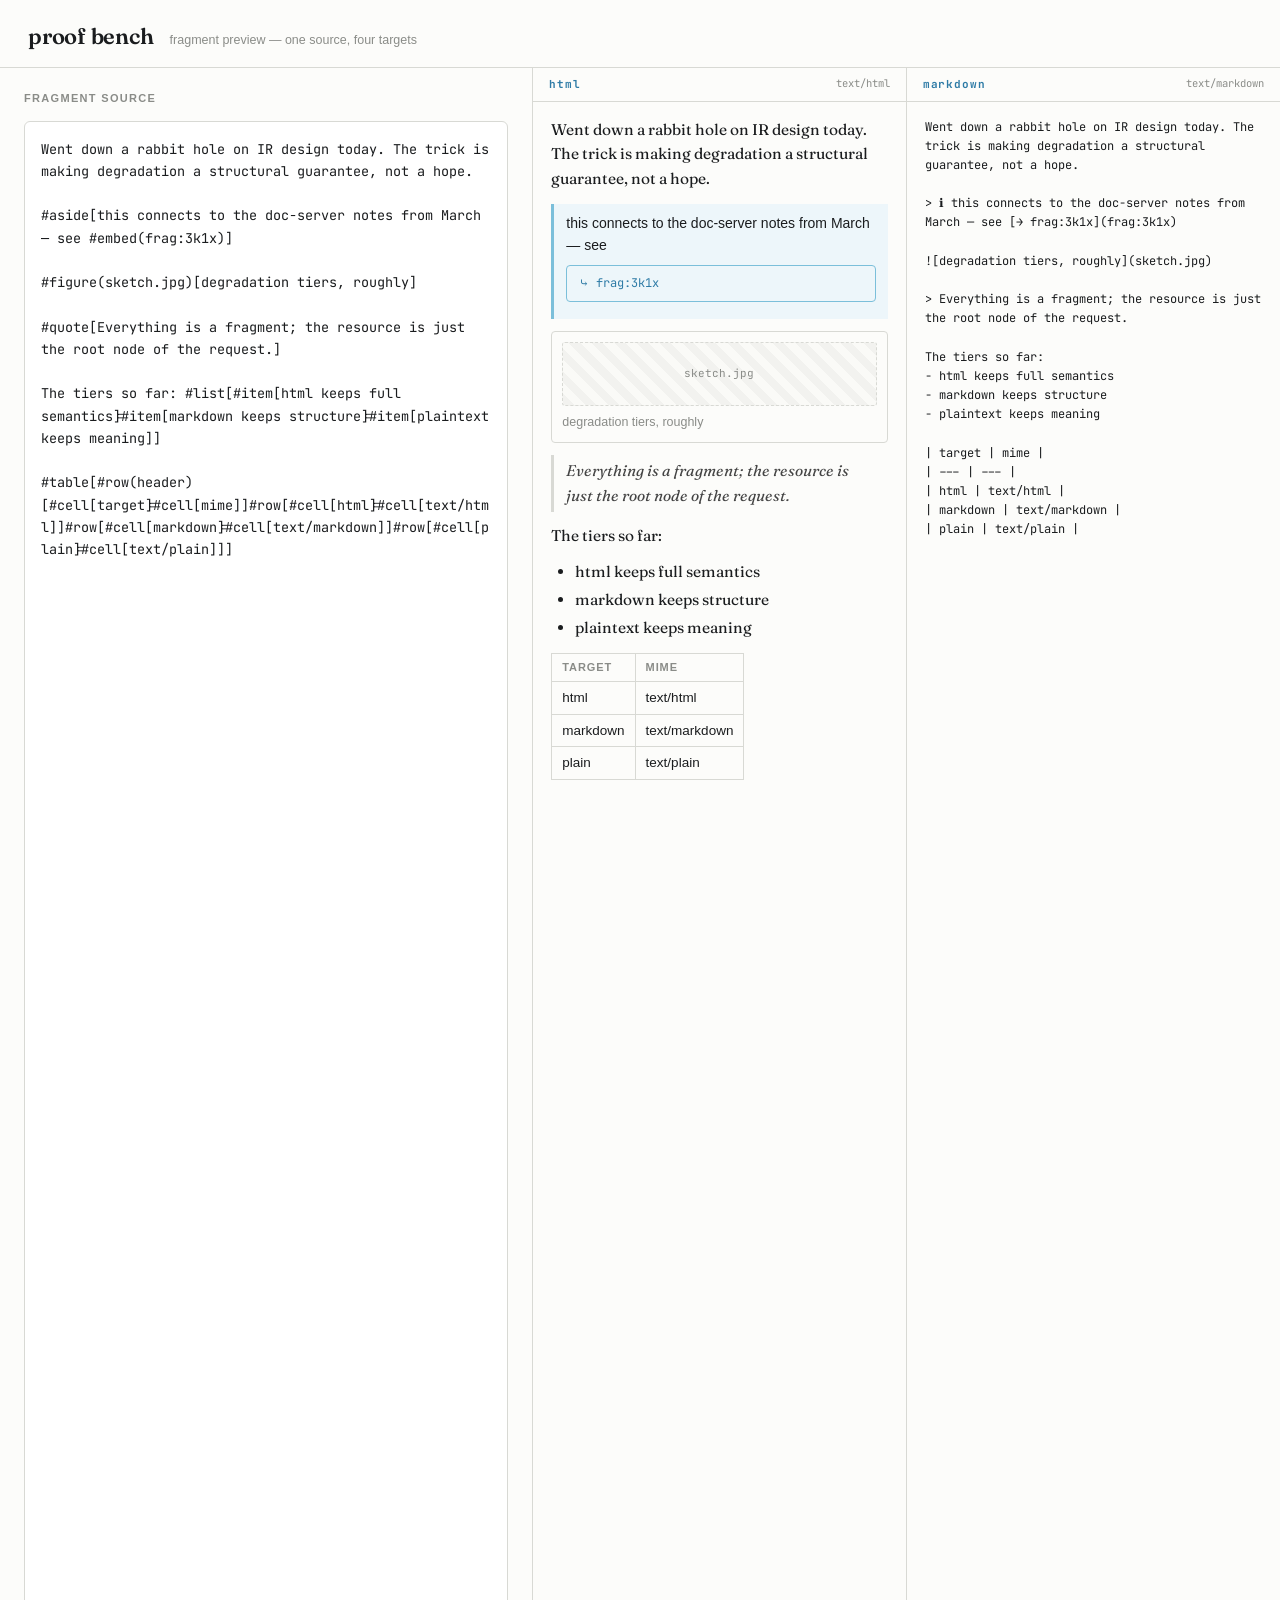
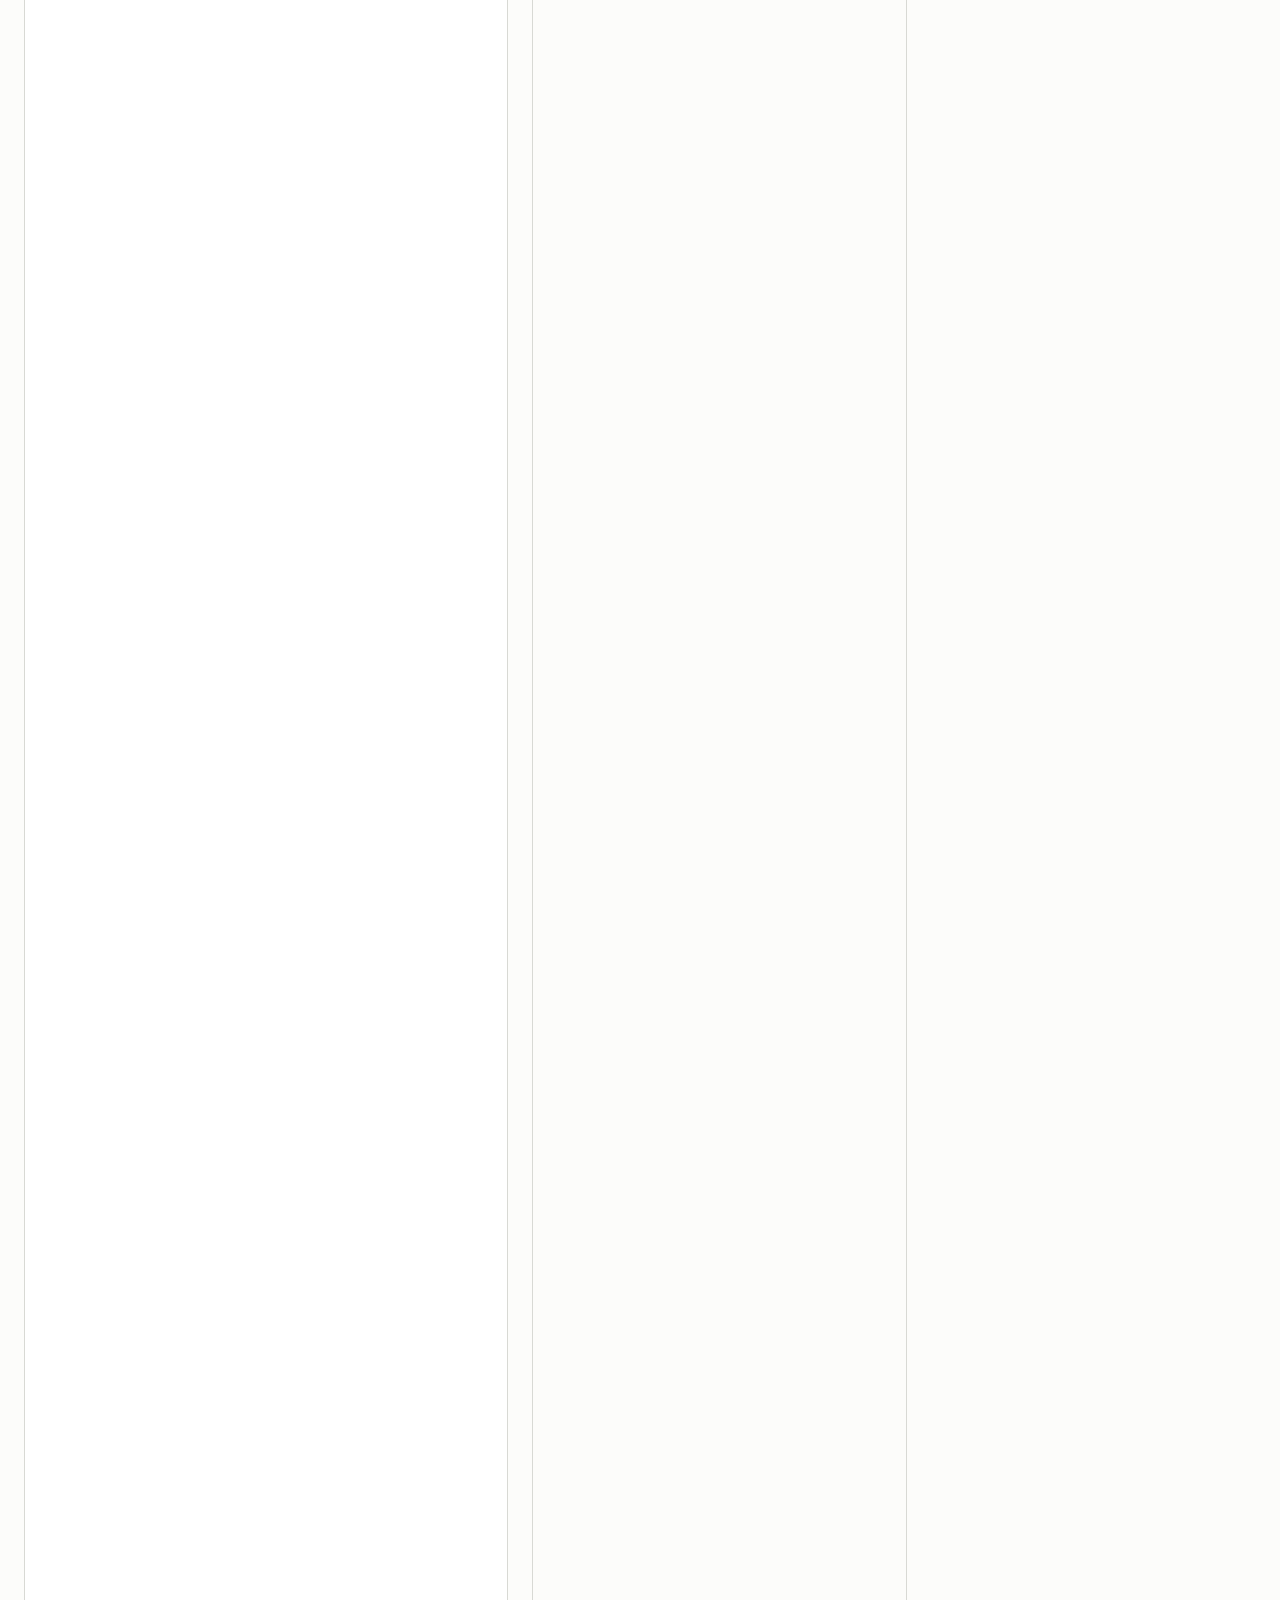
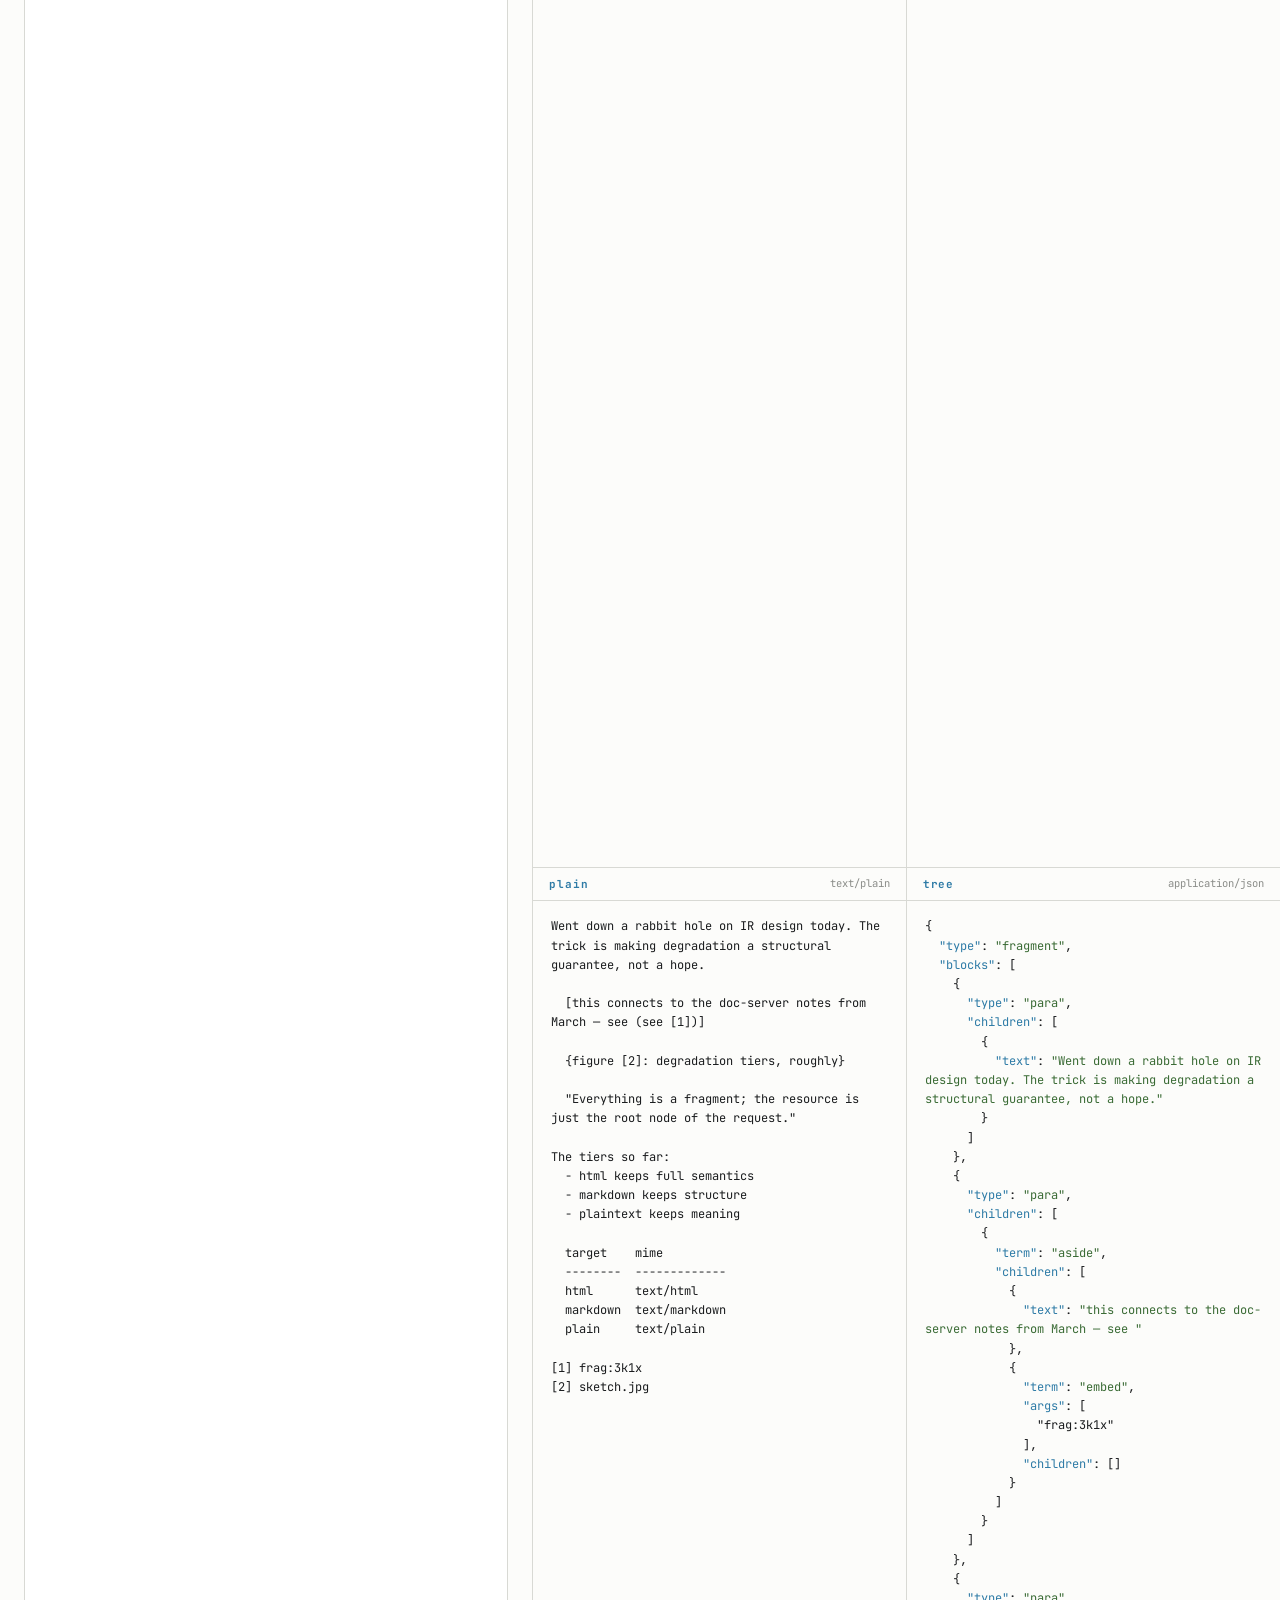
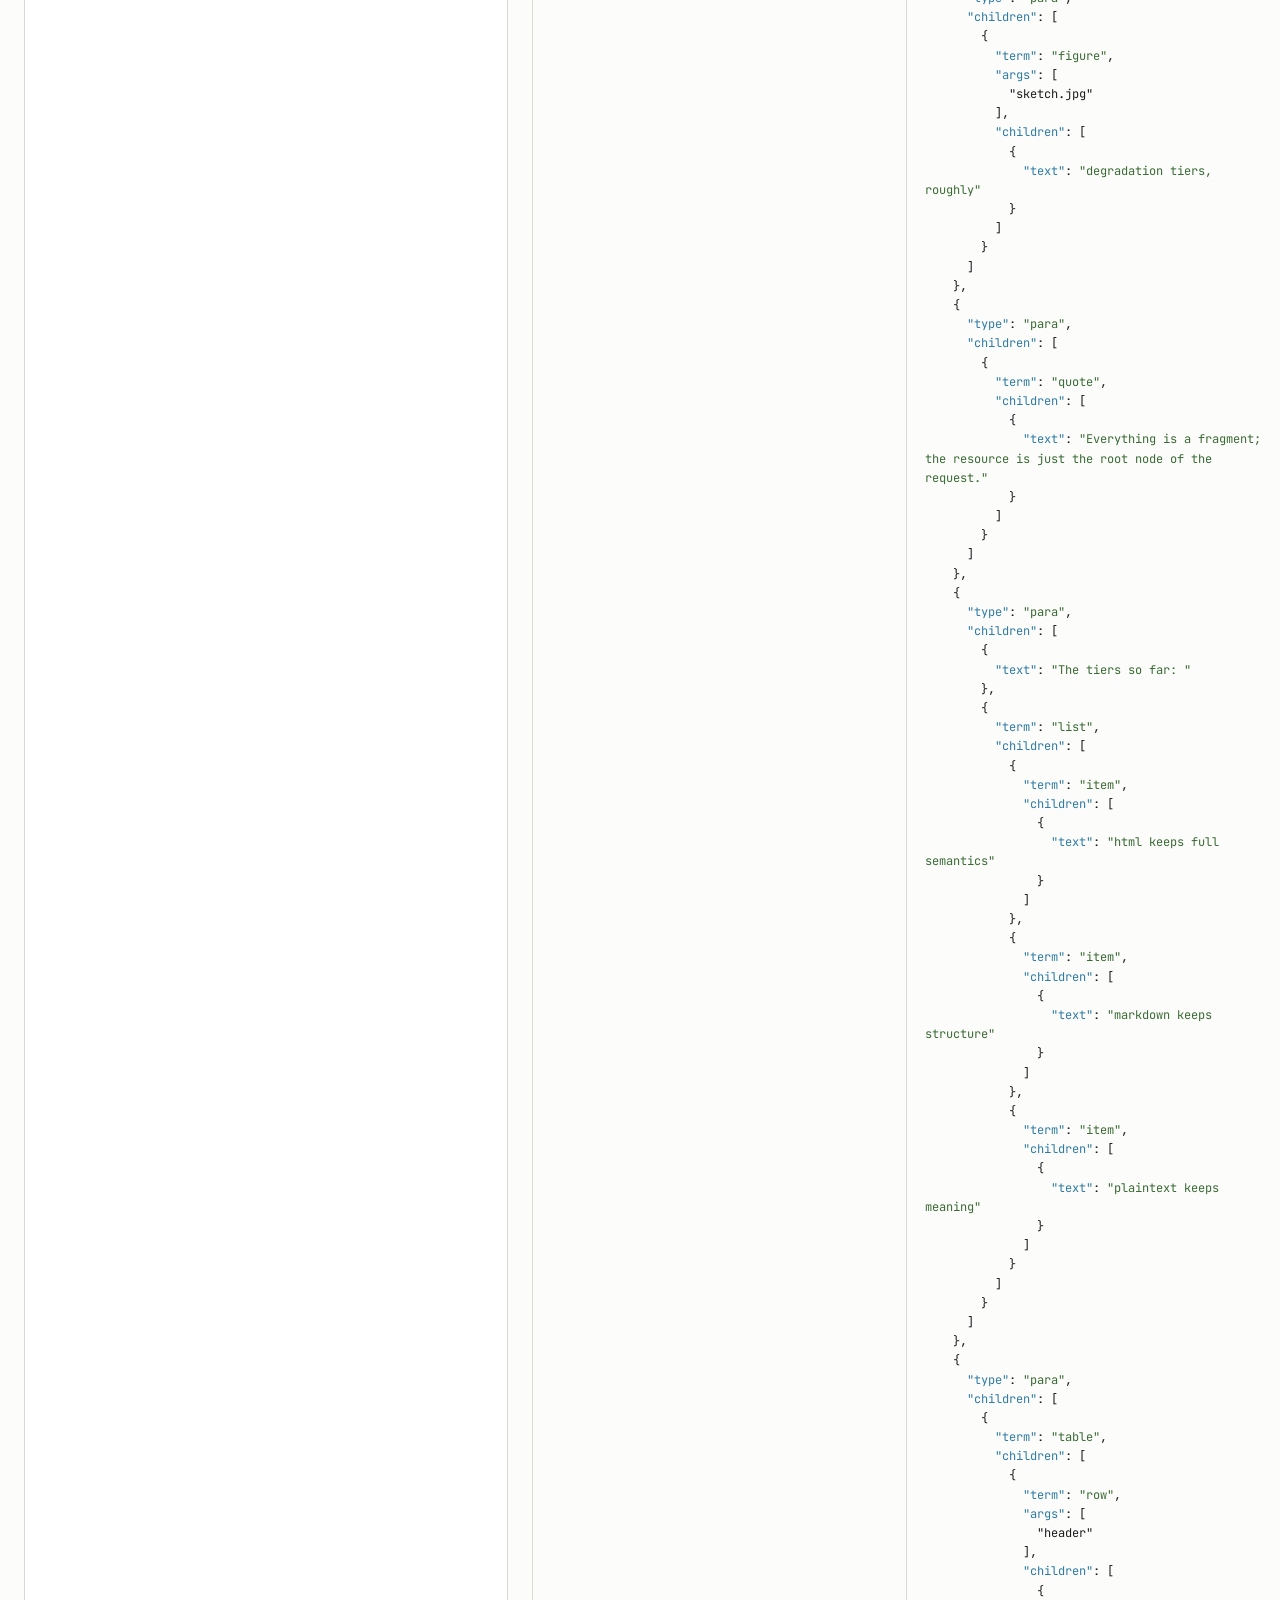
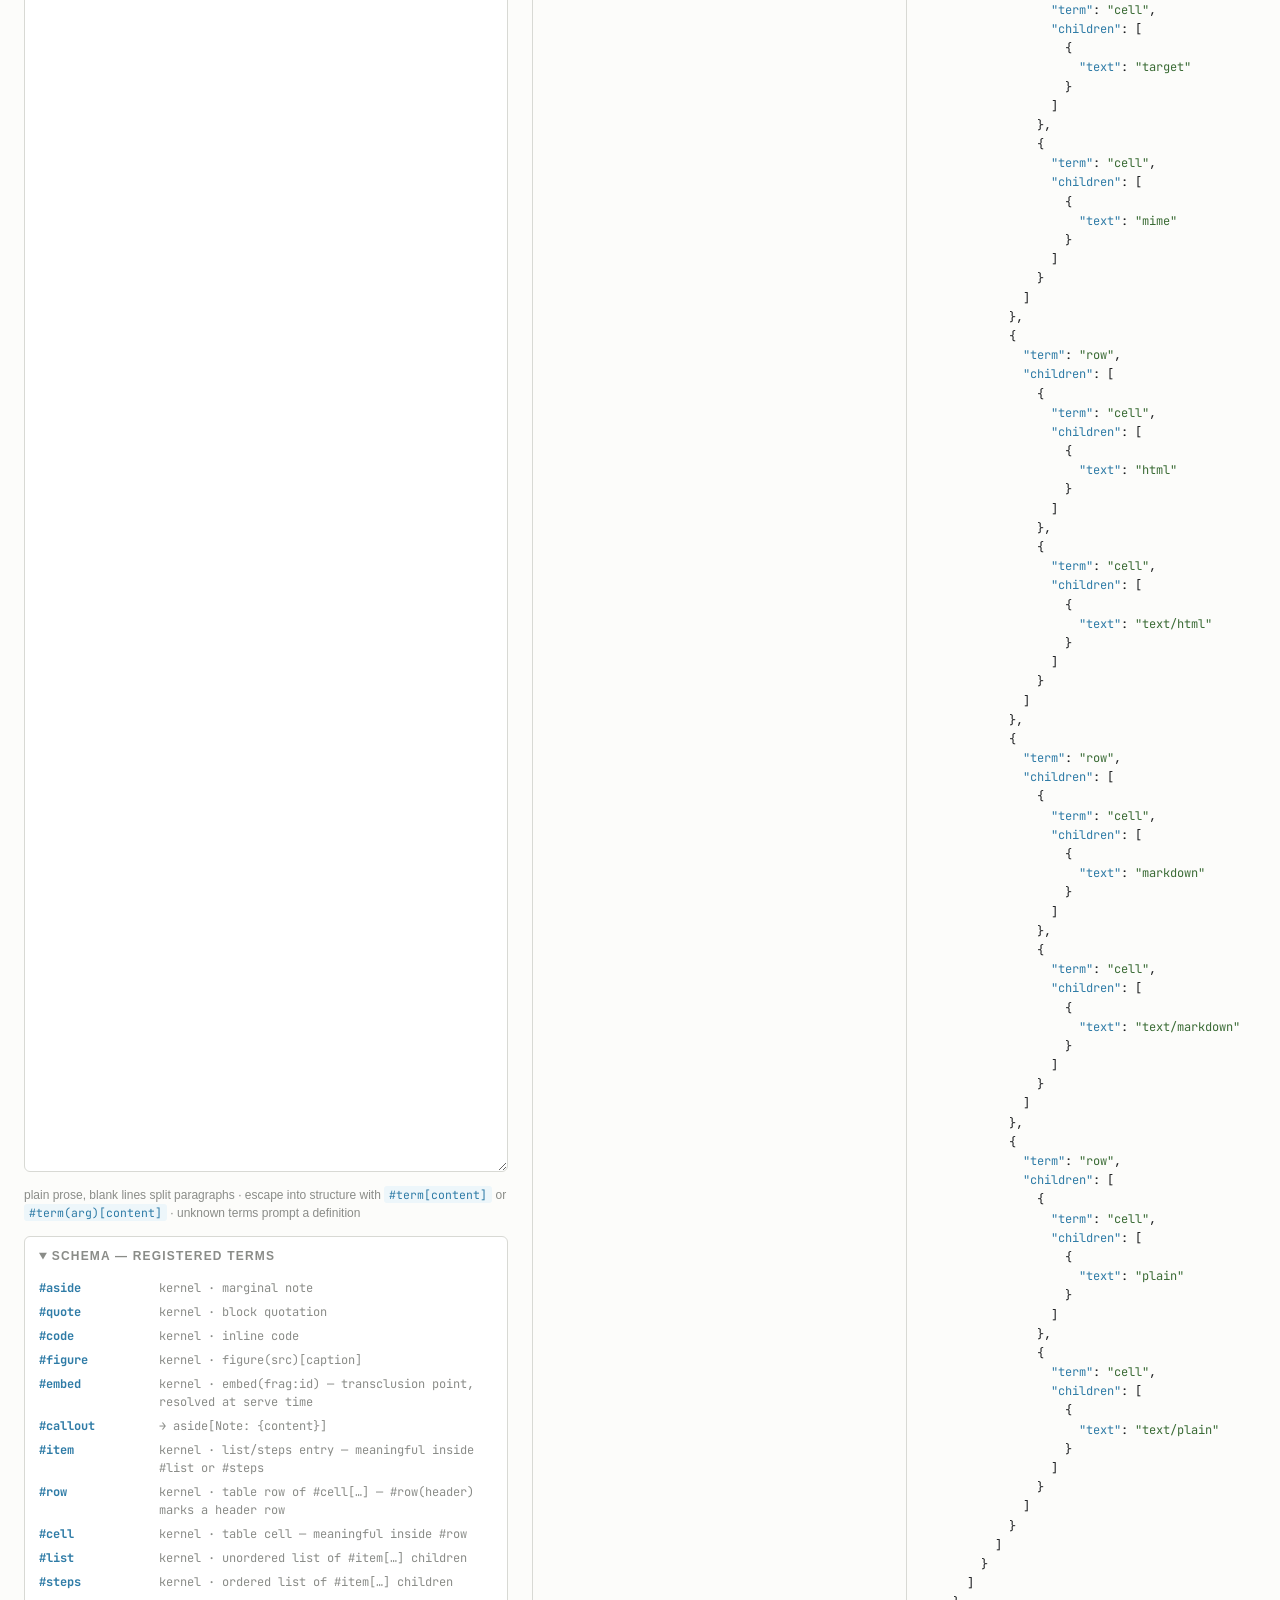
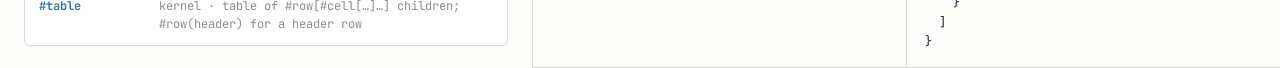
==== write/index.html @ ed06120b "init" ====
<!DOCTYPE html>
<html lang="en">
<head>
<meta charset="UTF-8">
<meta name="viewport" content="width=device-width, initial-scale=1.0">
<title>fragment editor — proof bench</title>
<link rel="preconnect" href="https://fonts.googleapis.com">
<link href="https://fonts.googleapis.com/css2?family=Fraunces:opsz,wght@9..144,500;9..144,600&family=JetBrains+Mono:wght@400;500;700&display=swap" rel="stylesheet">
<style>
:root{
  --paper:#FCFCFA; --ink:#1A1C1E; --rule:#D8D9D4; --faint:#8A8C88;
  --blue:#7BBFDA; --blue-ink:#2E7BA6; --blue-wash:#EDF6FA;
  --mono:'JetBrains Mono',ui-monospace,monospace;
  --sans:-apple-system,BlinkMacSystemFont,'Segoe UI',sans-serif;
  --disp:'Fraunces',Georgia,serif;
}
*{box-sizing:border-box;margin:0;padding:0}
body{background:var(--paper);color:var(--ink);font-family:var(--sans);font-size:14px;line-height:1.5}
header{display:flex;align-items:baseline;gap:16px;padding:20px 28px 14px;border-bottom:1px solid var(--rule)}
header h1{font-family:var(--disp);font-weight:600;font-size:22px;letter-spacing:-0.01em}
header .sub{color:var(--faint);font-size:12.5px}
main{display:grid;grid-template-columns:minmax(340px,1fr) minmax(0,1.4fr);min-height:calc(100vh - 62px)}
@media(max-width:880px){main{grid-template-columns:1fr}}
.composer{border-right:1px solid var(--rule);padding:22px 24px;display:flex;flex-direction:column;gap:14px}
.label{font-size:11px;letter-spacing:.12em;text-transform:uppercase;color:var(--faint);font-weight:600}
textarea{width:100%;flex:1;min-height:300px;resize:vertical;border:1px solid var(--rule);border-radius:6px;background:#fff;
  font-family:var(--mono);font-size:13.5px;line-height:1.65;padding:16px;color:var(--ink)}
textarea:focus{outline:2px solid var(--blue);outline-offset:1px;border-color:transparent}
.hint{font-size:12px;color:var(--faint)}
.hint code{font-family:var(--mono);font-size:11.5px;background:var(--blue-wash);color:var(--blue-ink);padding:1px 5px;border-radius:3px}
.define{border:1px dashed var(--blue);background:var(--blue-wash);border-radius:6px;padding:14px;display:none}
.define.show{display:block}
.define p{font-size:13px;margin-bottom:8px}
.define p code{font-family:var(--mono);font-weight:700;color:var(--blue-ink)}
.define input{width:100%;font-family:var(--mono);font-size:12.5px;padding:8px 10px;border:1px solid var(--blue);border-radius:4px;margin-bottom:8px;background:#fff}
.define input:focus{outline:2px solid var(--blue-ink);outline-offset:1px}
.define .drow{display:flex;gap:8px}
.define button{font-size:12.5px;font-weight:600;padding:6px 14px;border-radius:4px;border:1px solid var(--blue-ink);cursor:pointer;background:var(--blue-ink);color:#fff}
.define button.ghost{background:transparent;color:var(--blue-ink)}
.define .dhint{font-size:11.5px;color:var(--blue-ink);margin-top:6px}
.schema{border:1px solid var(--rule);border-radius:6px;background:#fff}
.schema summary{cursor:pointer;padding:10px 14px;font-size:12px;letter-spacing:.1em;text-transform:uppercase;color:var(--faint);font-weight:600;user-select:none}
.schema .terms{padding:4px 14px 12px;display:flex;flex-direction:column;gap:6px}
.schema .term{font-family:var(--mono);font-size:12px;display:flex;gap:10px;align-items:baseline}
.schema .term .name{color:var(--blue-ink);font-weight:700;min-width:110px}
.schema .term .exp{color:var(--faint)}
.proofs{display:grid;grid-template-columns:1fr 1fr;grid-auto-rows:minmax(220px,1fr)}
@media(max-width:1100px){.proofs{grid-template-columns:1fr}}
.proof{border-bottom:1px solid var(--rule);display:flex;flex-direction:column;min-width:0}
.proof:nth-child(odd){border-right:1px solid var(--rule)}
@media(max-width:1100px){.proof:nth-child(odd){border-right:none}}
.proof .bar{display:flex;align-items:center;gap:8px;padding:8px 16px;border-bottom:1px solid var(--rule)}
.proof .bar .tgt{font-family:var(--mono);font-size:11px;font-weight:700;letter-spacing:.08em;color:var(--blue-ink)}
.proof .bar .mime{font-family:var(--mono);font-size:10.5px;color:var(--faint);margin-left:auto}
.proof .sheet{flex:1;overflow:auto;padding:16px 18px;min-height:0}
pre.raw{font-family:var(--mono);font-size:12px;line-height:1.6;white-space:pre-wrap;word-break:break-word;color:var(--ink)}
/* rendered html proof styles — target the classes fragment.js emits */
.sheet.htmlview{font-family:var(--disp);font-size:15.5px;line-height:1.6}
.sheet.htmlview p.prose{margin-bottom:.75em}
.sheet.htmlview aside{border-left:3px solid var(--blue);background:var(--blue-wash);padding:8px 12px;margin:.75em 0;font-size:14px;font-family:var(--sans)}
.sheet.htmlview blockquote{border-left:3px solid var(--rule);padding:4px 12px;margin:.75em 0;color:#444;font-style:italic}
.sheet.htmlview figure{margin:.75em 0;padding:10px;border:1px solid var(--rule);border-radius:4px;font-family:var(--sans)}
.sheet.htmlview .frag-ph{background:repeating-linear-gradient(45deg,#f2f2ef,#f2f2ef 8px,#fafaf7 8px,#fafaf7 16px);border:1px dashed var(--rule);border-radius:3px;height:64px;display:flex;align-items:center;justify-content:center;font-family:var(--mono);font-size:11px;color:var(--faint);margin-bottom:6px}
.sheet.htmlview figcaption{font-size:12.5px;color:var(--faint)}
.sheet.htmlview code{font-family:var(--mono);font-size:.85em;background:#f1f1ee;padding:1px 5px;border-radius:3px}
.sheet.htmlview .frag-embed{border:1px solid var(--blue);border-radius:4px;padding:8px 12px;margin:.75em 0;font-family:var(--mono);font-size:12px;color:var(--blue-ink);background:var(--blue-wash)}
.sheet.htmlview ul,.sheet.htmlview ol{margin:.75em 0;padding-left:1.5em}
.sheet.htmlview li{margin:.2em 0}
.sheet.htmlview table{border-collapse:collapse;margin:.75em 0;font-family:var(--sans);font-size:13.5px}
.sheet.htmlview th,.sheet.htmlview td{border:1px solid var(--rule);padding:5px 10px;text-align:left}
.sheet.htmlview th{font-size:11px;letter-spacing:.08em;text-transform:uppercase;color:var(--faint);font-weight:600}
.frag-err{color:#B3452E;font-family:var(--mono);font-size:12px}
.j-k{color:var(--blue-ink)} .j-s{color:#3A6B35}
</style>
</head>
<body>
<header>
  <h1>proof bench</h1>
  <span class="sub">fragment preview — one source, four targets</span>
</header>
<main>
  <section class="composer">
    <span class="label">Fragment source</span>
    <textarea id="src" spellcheck="false" aria-label="Fragment source">Went down a rabbit hole on IR design today. The trick is making degradation a structural guarantee, not a hope.

#aside[this connects to the doc-server notes from March — see #embed(frag:3k1x)]

#figure(sketch.jpg)[degradation tiers, roughly]

#quote[Everything is a fragment; the resource is just the root node of the request.]

The tiers so far: #list[#item[html keeps full semantics]#item[markdown keeps structure]#item[plaintext keeps meaning]]

#table[#row(header)[#cell[target]#cell[mime]]#row[#cell[html]#cell[text/html]]#row[#cell[markdown]#cell[text/markdown]]#row[#cell[plain]#cell[text/plain]]]</textarea>
    <div class="hint">plain prose, blank lines split paragraphs · escape into structure with <code>#term[content]</code> or <code>#term(arg)[content]</code> · unknown terms prompt a definition</div>

    <div class="define" id="defineCard" role="region" aria-live="polite">
      <p>unknown term <code id="defName">#x</code> — define its expansion:</p>
      <input id="defExp" placeholder="e.g.  quote[NOTE: {content}]" aria-label="Expansion template">
      <div class="drow">
        <button id="defSave">Define term</button>
        <button class="ghost" id="defSkip">Leave undefined</button>
      </div>
      <div class="dhint">use <b>{content}</b> for the body and <b>{1}</b>, <b>{2}</b>… for args. Macros expand into kernel terms, so every target renders them for free.</div>
    </div>

    <details class="schema" open>
      <summary>Schema — registered terms</summary>
      <div class="terms" id="termList"></div>
    </details>
  </section>

  <section class="proofs" aria-label="Compilation proofs">
    <div class="proof"><div class="bar"><span class="tgt">html</span><span class="mime">text/html</span></div><div class="sheet htmlview" id="outHtml"></div></div>
    <div class="proof"><div class="bar"><span class="tgt">markdown</span><span class="mime">text/markdown</span></div><div class="sheet"><pre class="raw" id="outMd"></pre></div></div>
    <div class="proof"><div class="bar"><span class="tgt">plain</span><span class="mime">text/plain</span></div><div class="sheet"><pre class="raw" id="outTxt"></pre></div></div>
    <div class="proof"><div class="bar"><span class="tgt">tree</span><span class="mime">application/json</span></div><div class="sheet"><pre class="raw" id="outJson"></pre></div></div>
  </section>
</main>

<script type="module">
import { renderAll, defineTerm, terms, escapeHtml } from './fragment.js';

const $ = id => document.getElementById(id);
const src = $('src'), defineCard = $('defineCard');
let pendingTerm = null;

function colorJson(s){
  return escapeHtml(s)
    .replace(/&quot;([^&]*?)&quot;(\s*:)/g,'<span class="j-k">&quot;$1&quot;</span>$2')
    .replace(/:\s*&quot;([^&]*?)&quot;/g,': <span class="j-s">&quot;$1&quot;</span>');
}

function renderSchema(){
  $('termList').innerHTML = Object.entries(terms()).map(([k,v]) =>
    `<div class="term"><span class="name">#${k}</span><span class="exp">${
      v.kind==='kernel' ? 'kernel · '+escapeHtml(v.desc) : '→ '+escapeHtml(v.expand ?? '(fn)')}</span></div>`).join('');
}

function recompile(){
  const out = renderAll(src.value);
  $('outHtml').innerHTML = out.html;
  $('outMd').textContent = out.md;
  $('outTxt').textContent = out.txt;
  $('outJson').innerHTML = colorJson(out.json);
  if (out.unknown.size && !defineCard.classList.contains('show')) promptDefine([...out.unknown][0]);
  if (!out.unknown.size){ defineCard.classList.remove('show'); pendingTerm = null; }
}

function promptDefine(name){
  pendingTerm = name;
  $('defName').textContent = '#'+name;
  $('defExp').value = '';
  defineCard.classList.add('show');
}
$('defSave').onclick = () => {
  const exp = $('defExp').value.trim();
  if (!exp || !pendingTerm) return;
  defineTerm(pendingTerm, { desc:'user-defined', expand: exp });
  defineCard.classList.remove('show'); pendingTerm = null;
  renderSchema(); recompile();
};
$('defSkip').onclick = () => { defineCard.classList.remove('show'); pendingTerm = null; };

src.addEventListener('input', recompile);
renderSchema(); recompile();
</script>
</body>
</html>
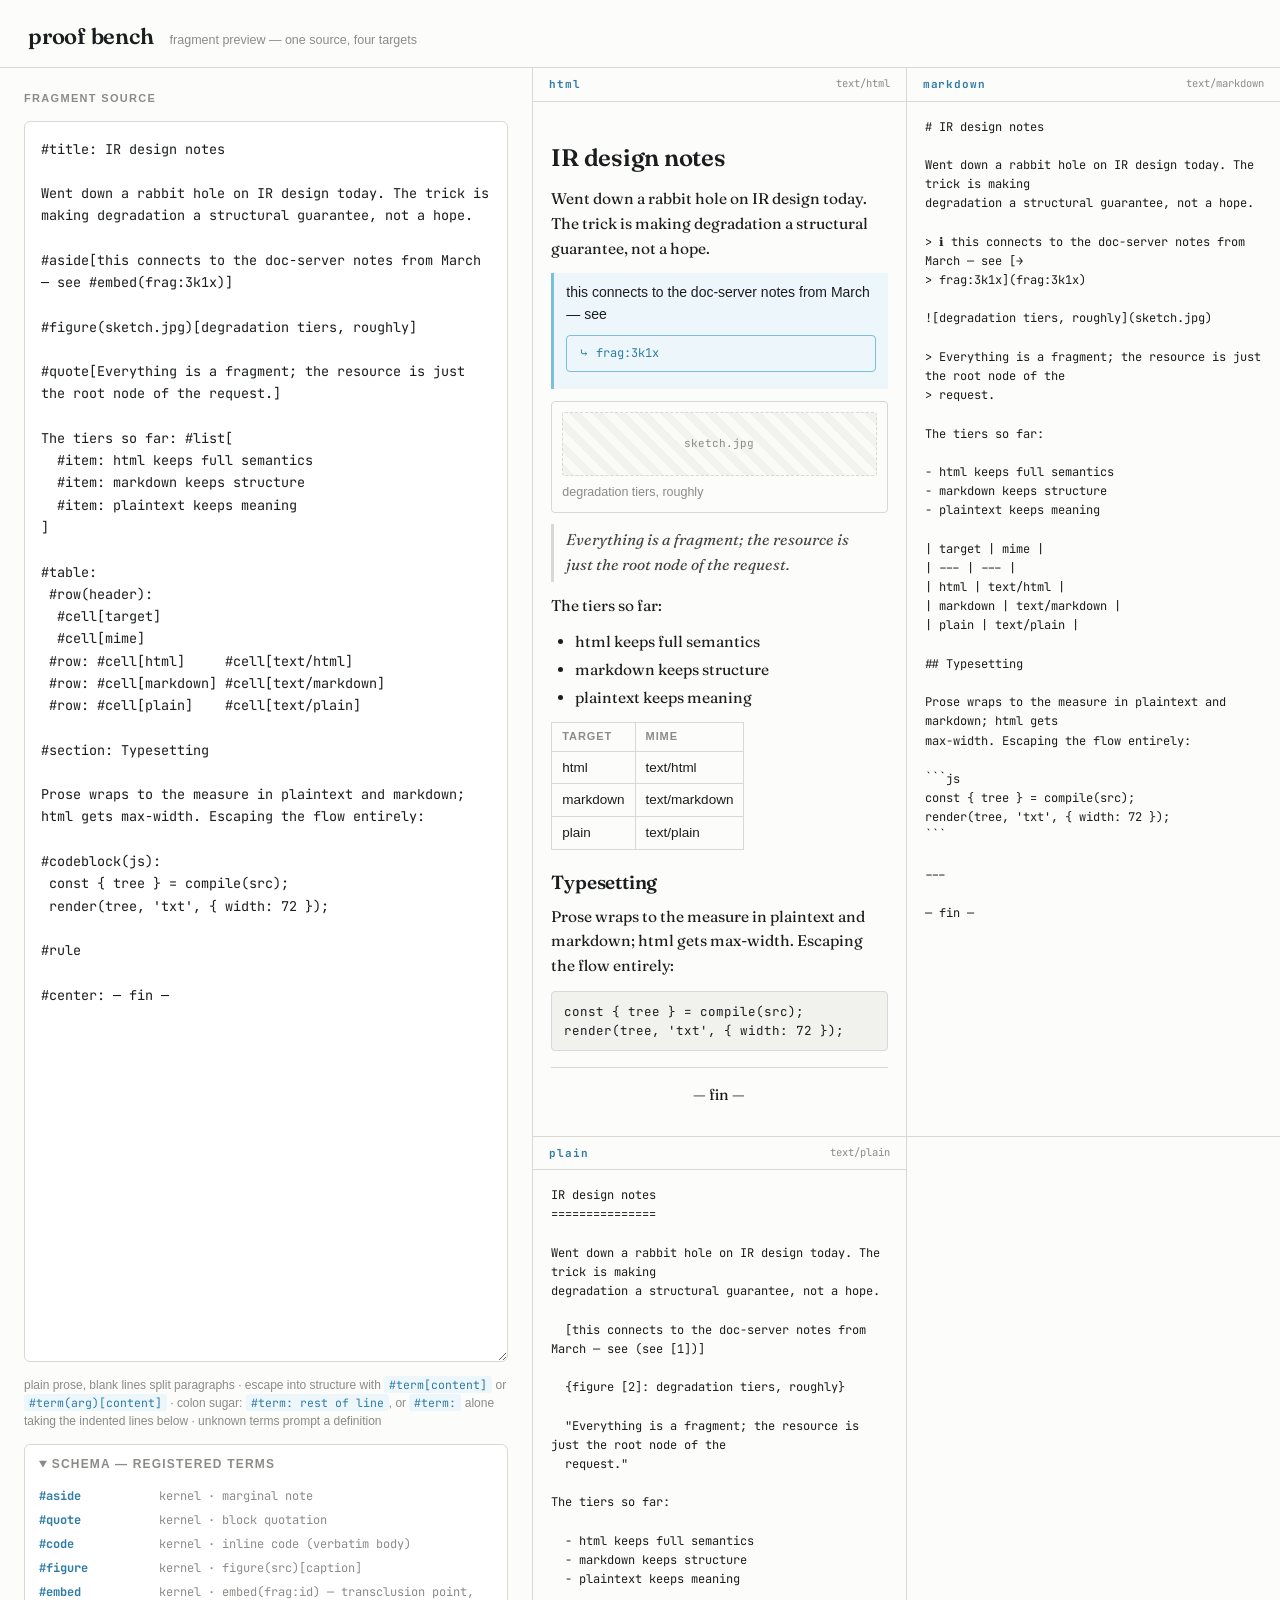
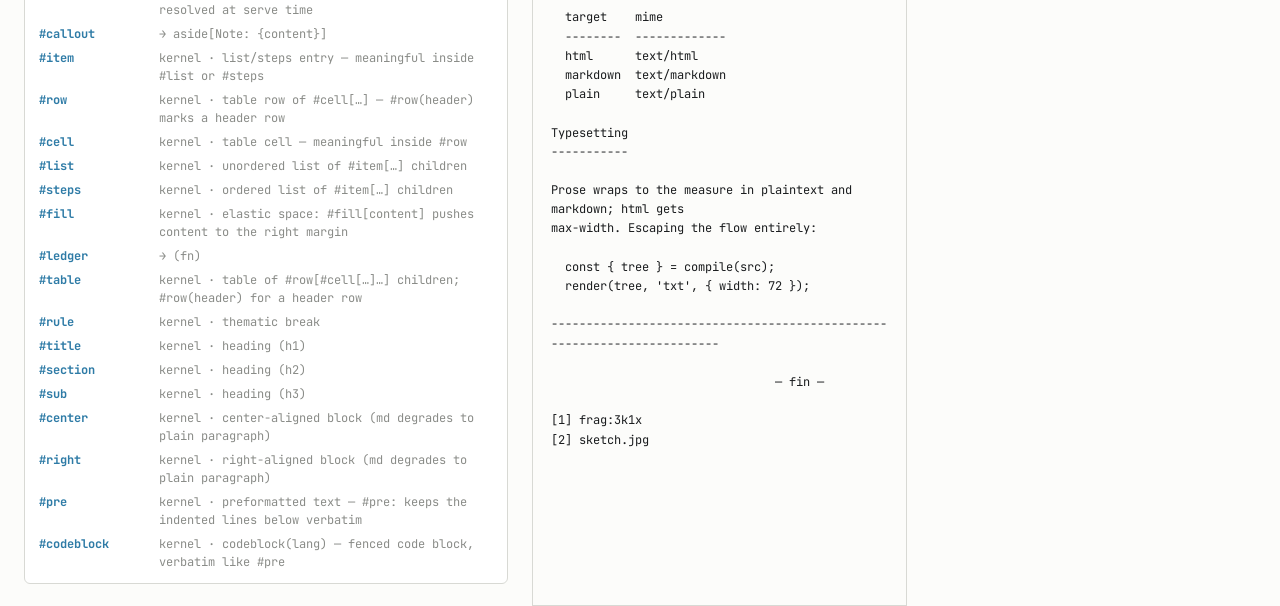
==== commit 406573b1: "nit" ====
--- a/write/index.html
+++ b/write/index.html
@@ -1,87 +1,522 @@
 <!DOCTYPE html>
 <html lang="en">
+
 <head>
-<meta charset="UTF-8">
-<meta name="viewport" content="width=device-width, initial-scale=1.0">
-<title>fragment editor — proof bench</title>
-<link rel="preconnect" href="https://fonts.googleapis.com">
-<link href="https://fonts.googleapis.com/css2?family=Fraunces:opsz,wght@9..144,500;9..144,600&family=JetBrains+Mono:wght@400;500;700&display=swap" rel="stylesheet">
-<style>
-:root{
-  --paper:#FCFCFA; --ink:#1A1C1E; --rule:#D8D9D4; --faint:#8A8C88;
-  --blue:#7BBFDA; --blue-ink:#2E7BA6; --blue-wash:#EDF6FA;
-  --mono:'JetBrains Mono',ui-monospace,monospace;
-  --sans:-apple-system,BlinkMacSystemFont,'Segoe UI',sans-serif;
-  --disp:'Fraunces',Georgia,serif;
-}
-*{box-sizing:border-box;margin:0;padding:0}
-body{background:var(--paper);color:var(--ink);font-family:var(--sans);font-size:14px;line-height:1.5}
-header{display:flex;align-items:baseline;gap:16px;padding:20px 28px 14px;border-bottom:1px solid var(--rule)}
-header h1{font-family:var(--disp);font-weight:600;font-size:22px;letter-spacing:-0.01em}
-header .sub{color:var(--faint);font-size:12.5px}
-main{display:grid;grid-template-columns:minmax(340px,1fr) minmax(0,1.4fr);min-height:calc(100vh - 62px)}
-@media(max-width:880px){main{grid-template-columns:1fr}}
-.composer{border-right:1px solid var(--rule);padding:22px 24px;display:flex;flex-direction:column;gap:14px}
-.label{font-size:11px;letter-spacing:.12em;text-transform:uppercase;color:var(--faint);font-weight:600}
-textarea{width:100%;flex:1;min-height:300px;resize:vertical;border:1px solid var(--rule);border-radius:6px;background:#fff;
-  font-family:var(--mono);font-size:13.5px;line-height:1.65;padding:16px;color:var(--ink)}
-textarea:focus{outline:2px solid var(--blue);outline-offset:1px;border-color:transparent}
-.hint{font-size:12px;color:var(--faint)}
-.hint code{font-family:var(--mono);font-size:11.5px;background:var(--blue-wash);color:var(--blue-ink);padding:1px 5px;border-radius:3px}
-.define{border:1px dashed var(--blue);background:var(--blue-wash);border-radius:6px;padding:14px;display:none}
-.define.show{display:block}
-.define p{font-size:13px;margin-bottom:8px}
-.define p code{font-family:var(--mono);font-weight:700;color:var(--blue-ink)}
-.define input{width:100%;font-family:var(--mono);font-size:12.5px;padding:8px 10px;border:1px solid var(--blue);border-radius:4px;margin-bottom:8px;background:#fff}
-.define input:focus{outline:2px solid var(--blue-ink);outline-offset:1px}
-.define .drow{display:flex;gap:8px}
-.define button{font-size:12.5px;font-weight:600;padding:6px 14px;border-radius:4px;border:1px solid var(--blue-ink);cursor:pointer;background:var(--blue-ink);color:#fff}
-.define button.ghost{background:transparent;color:var(--blue-ink)}
-.define .dhint{font-size:11.5px;color:var(--blue-ink);margin-top:6px}
-.schema{border:1px solid var(--rule);border-radius:6px;background:#fff}
-.schema summary{cursor:pointer;padding:10px 14px;font-size:12px;letter-spacing:.1em;text-transform:uppercase;color:var(--faint);font-weight:600;user-select:none}
-.schema .terms{padding:4px 14px 12px;display:flex;flex-direction:column;gap:6px}
-.schema .term{font-family:var(--mono);font-size:12px;display:flex;gap:10px;align-items:baseline}
-.schema .term .name{color:var(--blue-ink);font-weight:700;min-width:110px}
-.schema .term .exp{color:var(--faint)}
-.proofs{display:grid;grid-template-columns:1fr 1fr;grid-auto-rows:minmax(220px,1fr)}
-@media(max-width:1100px){.proofs{grid-template-columns:1fr}}
-.proof{border-bottom:1px solid var(--rule);display:flex;flex-direction:column;min-width:0}
-.proof:nth-child(odd){border-right:1px solid var(--rule)}
-@media(max-width:1100px){.proof:nth-child(odd){border-right:none}}
-.proof .bar{display:flex;align-items:center;gap:8px;padding:8px 16px;border-bottom:1px solid var(--rule)}
-.proof .bar .tgt{font-family:var(--mono);font-size:11px;font-weight:700;letter-spacing:.08em;color:var(--blue-ink)}
-.proof .bar .mime{font-family:var(--mono);font-size:10.5px;color:var(--faint);margin-left:auto}
-.proof .sheet{flex:1;overflow:auto;padding:16px 18px;min-height:0}
-pre.raw{font-family:var(--mono);font-size:12px;line-height:1.6;white-space:pre-wrap;word-break:break-word;color:var(--ink)}
-/* rendered html proof styles — target the classes fragment.js emits */
-.sheet.htmlview{font-family:var(--disp);font-size:15.5px;line-height:1.6}
-.sheet.htmlview p.prose{margin-bottom:.75em}
-.sheet.htmlview aside{border-left:3px solid var(--blue);background:var(--blue-wash);padding:8px 12px;margin:.75em 0;font-size:14px;font-family:var(--sans)}
-.sheet.htmlview blockquote{border-left:3px solid var(--rule);padding:4px 12px;margin:.75em 0;color:#444;font-style:italic}
-.sheet.htmlview figure{margin:.75em 0;padding:10px;border:1px solid var(--rule);border-radius:4px;font-family:var(--sans)}
-.sheet.htmlview .frag-ph{background:repeating-linear-gradient(45deg,#f2f2ef,#f2f2ef 8px,#fafaf7 8px,#fafaf7 16px);border:1px dashed var(--rule);border-radius:3px;height:64px;display:flex;align-items:center;justify-content:center;font-family:var(--mono);font-size:11px;color:var(--faint);margin-bottom:6px}
-.sheet.htmlview figcaption{font-size:12.5px;color:var(--faint)}
-.sheet.htmlview code{font-family:var(--mono);font-size:.85em;background:#f1f1ee;padding:1px 5px;border-radius:3px}
-.sheet.htmlview .frag-embed{border:1px solid var(--blue);border-radius:4px;padding:8px 12px;margin:.75em 0;font-family:var(--mono);font-size:12px;color:var(--blue-ink);background:var(--blue-wash)}
-.sheet.htmlview ul,.sheet.htmlview ol{margin:.75em 0;padding-left:1.5em}
-.sheet.htmlview li{margin:.2em 0}
-.sheet.htmlview table{border-collapse:collapse;margin:.75em 0;font-family:var(--sans);font-size:13.5px}
-.sheet.htmlview th,.sheet.htmlview td{border:1px solid var(--rule);padding:5px 10px;text-align:left}
-.sheet.htmlview th{font-size:11px;letter-spacing:.08em;text-transform:uppercase;color:var(--faint);font-weight:600}
-.frag-err{color:#B3452E;font-family:var(--mono);font-size:12px}
-.j-k{color:var(--blue-ink)} .j-s{color:#3A6B35}
-</style>
+  <meta charset="UTF-8">
+  <meta name="viewport" content="width=device-width, initial-scale=1.0">
+  <title>fragment editor — proof bench</title>
+  <link rel="preconnect" href="https://fonts.googleapis.com">
+  <link
+    href="https://fonts.googleapis.com/css2?family=Fraunces:opsz,wght@9..144,500;9..144,600&family=JetBrains+Mono:wght@400;500;700&display=swap"
+    rel="stylesheet">
+  <style>
+    :root {
+      --paper: #FCFCFA;
+      --ink: #1A1C1E;
+      --rule: #D8D9D4;
+      --faint: #8A8C88;
+      --blue: #7BBFDA;
+      --blue-ink: #2E7BA6;
+      --blue-wash: #EDF6FA;
+      --mono: 'JetBrains Mono', ui-monospace, monospace;
+      --sans: -apple-system, BlinkMacSystemFont, 'Segoe UI', sans-serif;
+      --disp: 'Fraunces', Georgia, serif;
+    }
+
+    * {
+      box-sizing: border-box;
+      margin: 0;
+      padding: 0
+    }
+
+    body {
+      background: var(--paper);
+      color: var(--ink);
+      font-family: var(--sans);
+      font-size: 14px;
+      line-height: 1.5
+    }
+
+    header {
+      display: flex;
+      align-items: baseline;
+      gap: 16px;
+      padding: 20px 28px 14px;
+      border-bottom: 1px solid var(--rule)
+    }
+
+    header h1 {
+      font-family: var(--disp);
+      font-weight: 600;
+      font-size: 22px;
+      letter-spacing: -0.01em
+    }
+
+    header .sub {
+      color: var(--faint);
+      font-size: 12.5px
+    }
+
+    main {
+      display: grid;
+      grid-template-columns: minmax(340px, 1fr) minmax(0, 1.4fr);
+      min-height: calc(100vh - 62px)
+    }
+
+    @media(max-width:880px) {
+      main {
+        grid-template-columns: 1fr
+      }
+    }
+
+    .composer {
+      border-right: 1px solid var(--rule);
+      padding: 22px 24px;
+      display: flex;
+      flex-direction: column;
+      gap: 14px
+    }
+
+    .label {
+      font-size: 11px;
+      letter-spacing: .12em;
+      text-transform: uppercase;
+      color: var(--faint);
+      font-weight: 600
+    }
+
+    textarea {
+      width: 100%;
+      flex: 1;
+      min-height: 300px;
+      resize: vertical;
+      border: 1px solid var(--rule);
+      border-radius: 6px;
+      background: #fff;
+      font-family: var(--mono);
+      font-size: 13.5px;
+      line-height: 1.65;
+      padding: 16px;
+      color: var(--ink)
+    }
+
+    textarea:focus {
+      outline: 2px solid var(--blue);
+      outline-offset: 1px;
+      border-color: transparent
+    }
+
+    .hint {
+      font-size: 12px;
+      color: var(--faint)
+    }
+
+    .hint code {
+      font-family: var(--mono);
+      font-size: 11.5px;
+      background: var(--blue-wash);
+      color: var(--blue-ink);
+      padding: 1px 5px;
+      border-radius: 3px
+    }
+
+    .define {
+      border: 1px dashed var(--blue);
+      background: var(--blue-wash);
+      border-radius: 6px;
+      padding: 14px;
+      display: none
+    }
+
+    .define.show {
+      display: block
+    }
+
+    .define p {
+      font-size: 13px;
+      margin-bottom: 8px
+    }
+
+    .define p code {
+      font-family: var(--mono);
+      font-weight: 700;
+      color: var(--blue-ink)
+    }
+
+    .define input {
+      width: 100%;
+      font-family: var(--mono);
+      font-size: 12.5px;
+      padding: 8px 10px;
+      border: 1px solid var(--blue);
+      border-radius: 4px;
+      margin-bottom: 8px;
+      background: #fff
+    }
+
+    .define input:focus {
+      outline: 2px solid var(--blue-ink);
+      outline-offset: 1px
+    }
+
+    .define .drow {
+      display: flex;
+      gap: 8px
+    }
+
+    .define button {
+      font-size: 12.5px;
+      font-weight: 600;
+      padding: 6px 14px;
+      border-radius: 4px;
+      border: 1px solid var(--blue-ink);
+      cursor: pointer;
+      background: var(--blue-ink);
+      color: #fff
+    }
+
+    .define button.ghost {
+      background: transparent;
+      color: var(--blue-ink)
+    }
+
+    .define .dhint {
+      font-size: 11.5px;
+      color: var(--blue-ink);
+      margin-top: 6px
+    }
+
+    .schema {
+      border: 1px solid var(--rule);
+      border-radius: 6px;
+      background: #fff
+    }
+
+    .schema summary {
+      cursor: pointer;
+      padding: 10px 14px;
+      font-size: 12px;
+      letter-spacing: .1em;
+      text-transform: uppercase;
+      color: var(--faint);
+      font-weight: 600;
+      user-select: none
+    }
+
+    .schema .terms {
+      padding: 4px 14px 12px;
+      display: flex;
+      flex-direction: column;
+      gap: 6px
+    }
+
+    .schema .term {
+      font-family: var(--mono);
+      font-size: 12px;
+      display: flex;
+      gap: 10px;
+      align-items: baseline
+    }
+
+    .schema .term .name {
+      color: var(--blue-ink);
+      font-weight: 700;
+      min-width: 110px
+    }
+
+    .schema .term .exp {
+      color: var(--faint)
+    }
+
+    .proofs {
+      display: grid;
+      grid-template-columns: 1fr 1fr;
+      grid-auto-rows: minmax(220px, 1fr)
+    }
+
+    @media(max-width:1100px) {
+      .proofs {
+        grid-template-columns: 1fr
+      }
+    }
+
+    .proof {
+      border-bottom: 1px solid var(--rule);
+      display: flex;
+      flex-direction: column;
+      min-width: 0
+    }
+
+    .proof:nth-child(odd) {
+      border-right: 1px solid var(--rule)
+    }
+
+    @media(max-width:1100px) {
+      .proof:nth-child(odd) {
+        border-right: none
+      }
+    }
+
+    .proof .bar {
+      display: flex;
+      align-items: center;
+      gap: 8px;
+      padding: 8px 16px;
+      border-bottom: 1px solid var(--rule)
+    }
+
+    .proof .bar .tgt {
+      font-family: var(--mono);
+      font-size: 11px;
+      font-weight: 700;
+      letter-spacing: .08em;
+      color: var(--blue-ink)
+    }
+
+    .proof .bar .mime {
+      font-family: var(--mono);
+      font-size: 10.5px;
+      color: var(--faint);
+      margin-left: auto
+    }
+
+    .proof .sheet {
+      flex: 1;
+      overflow: auto;
+      padding: 16px 18px;
+      min-height: 0
+    }
+
+    pre.raw {
+      font-family: var(--mono);
+      font-size: 12px;
+      line-height: 1.6;
+      white-space: pre-wrap;
+      word-break: break-word;
+      color: var(--ink)
+    }
+
+    /* rendered html proof styles — target the classes fragment.js emits */
+    .sheet.htmlview {
+      font-family: var(--disp);
+      font-size: 15.5px;
+      line-height: 1.6;
+      max-width: 72ch
+    }
+
+    .sheet.htmlview h1,
+    .sheet.htmlview h2,
+    .sheet.htmlview h3 {
+      font-family: var(--disp);
+      font-weight: 600;
+      letter-spacing: -0.01em;
+      margin: .9em 0 .4em
+    }
+
+    .sheet.htmlview h1 {
+      font-size: 24px
+    }
+
+    .sheet.htmlview h2 {
+      font-size: 19px
+    }
+
+    .sheet.htmlview h3 {
+      font-size: 16px
+    }
+
+    .sheet.htmlview hr {
+      border: none;
+      border-top: 1px solid var(--rule);
+      margin: 1em 0
+    }
+
+    .sheet.htmlview .frag-center {
+      text-align: center
+    }
+
+    .sheet.htmlview .frag-right {
+      text-align: right
+    }
+
+    .sheet.htmlview pre {
+      font-family: var(--mono);
+      font-size: 12.5px;
+      line-height: 1.55;
+      background: #f1f1ee;
+      border: 1px solid var(--rule);
+      border-radius: 4px;
+      padding: 10px 12px;
+      margin: .75em 0;
+      overflow-x: auto
+    }
+
+    .sheet.htmlview pre code {
+      background: none;
+      padding: 0;
+      font-size: inherit
+    }
+
+    .sheet.htmlview p.prose {
+      margin-bottom: .75em
+    }
+
+    .sheet.htmlview aside {
+      border-left: 3px solid var(--blue);
+      background: var(--blue-wash);
+      padding: 8px 12px;
+      margin: .75em 0;
+      font-size: 14px;
+      font-family: var(--sans)
+    }
+
+    .sheet.htmlview blockquote {
+      border-left: 3px solid var(--rule);
+      padding: 4px 12px;
+      margin: .75em 0;
+      color: #444;
+      font-style: italic
+    }
+
+    .sheet.htmlview figure {
+      margin: .75em 0;
+      padding: 10px;
+      border: 1px solid var(--rule);
+      border-radius: 4px;
+      font-family: var(--sans)
+    }
+
+    .sheet.htmlview .frag-ph {
+      background: repeating-linear-gradient(45deg, #f2f2ef, #f2f2ef 8px, #fafaf7 8px, #fafaf7 16px);
+      border: 1px dashed var(--rule);
+      border-radius: 3px;
+      height: 64px;
+      display: flex;
+      align-items: center;
+      justify-content: center;
+      font-family: var(--mono);
+      font-size: 11px;
+      color: var(--faint);
+      margin-bottom: 6px
+    }
+
+    .sheet.htmlview figcaption {
+      font-size: 12.5px;
+      color: var(--faint)
+    }
+
+    .sheet.htmlview .frag-lit {
+      margin: .75em 0;
+      padding: 12px 14px;
+      border: 1px dashed var(--rule);
+      border-radius: 4px;
+      background: #fafaf7
+    }
+
+    .sheet.htmlview .frag-lit-src {
+      font-family: var(--mono);
+      font-size: 12px;
+      line-height: 1.55;
+      color: var(--blue-ink);
+      margin: 0 0 10px;
+      white-space: pre-wrap
+    }
+
+    .sheet.htmlview .frag-lit-out>*:first-child {
+      margin-top: 0
+    }
+
+    .sheet.htmlview .frag-lit-out>*:last-child {
+      margin-bottom: 0
+    }
+
+    .sheet.htmlview .frag-lit figure {
+      margin: 0
+    }
+
+    .sheet.htmlview code {
+      font-family: var(--mono);
+      font-size: .85em;
+      background: #f1f1ee;
+      padding: 1px 5px;
+      border-radius: 3px
+    }
+
+    .sheet.htmlview .frag-embed {
+      border: 1px solid var(--blue);
+      border-radius: 4px;
+      padding: 8px 12px;
+      margin: .75em 0;
+      font-family: var(--mono);
+      font-size: 12px;
+      color: var(--blue-ink);
+      background: var(--blue-wash)
+    }
+
+    .sheet.htmlview ul,
+    .sheet.htmlview ol {
+      margin: .75em 0;
+      padding-left: 1.5em
+    }
+
+    .sheet.htmlview li {
+      margin: .2em 0
+    }
+
+    .sheet.htmlview .frag-fill {
+      float: right;
+      font-variant-numeric: tabular-nums
+    }
+
+    .sheet.htmlview table {
+      border-collapse: collapse;
+      margin: .75em 0;
+      font-family: var(--sans);
+      font-size: 13.5px
+    }
+
+    .sheet.htmlview th,
+    .sheet.htmlview td {
+      border: 1px solid var(--rule);
+      padding: 5px 10px;
+      text-align: left
+    }
+
+    .sheet.htmlview th {
+      font-size: 11px;
+      letter-spacing: .08em;
+      text-transform: uppercase;
+      color: var(--faint);
+      font-weight: 600
+    }
+
+    .frag-err {
+      color: #B3452E;
+      font-family: var(--mono);
+      font-size: 12px
+    }
+
+    .j-k {
+      color: var(--blue-ink)
+    }
+
+    .j-s {
+      color: #3A6B35
+    }
+  </style>
 </head>
+
 <body>
-<header>
-  <h1>proof bench</h1>
-  <span class="sub">fragment preview — one source, four targets</span>
-</header>
-<main>
-  <section class="composer">
-    <span class="label">Fragment source</span>
-    <textarea id="src" spellcheck="false" aria-label="Fragment source">Went down a rabbit hole on IR design today. The trick is making degradation a structural guarantee, not a hope.
+  <header>
+    <h1>proof bench</h1>
+    <span class="sub">fragment preview — one source, four targets</span>
+  </header>
+  <main>
+    <section class="composer">
+      <span class="label">Fragment source</span>
+      <textarea id="src" spellcheck="false" aria-label="Fragment source">#title: IR design notes
+
+Went down a rabbit hole on IR design today. The trick is making degradation a structural guarantee, not a hope.
 
 #aside[this connects to the doc-server notes from March — see #embed(frag:3k1x)]
 
@@ -89,81 +524,119 @@
 
 #quote[Everything is a fragment; the resource is just the root node of the request.]
 
-The tiers so far: #list[#item[html keeps full semantics]#item[markdown keeps structure]#item[plaintext keeps meaning]]
-
-#table[#row(header)[#cell[target]#cell[mime]]#row[#cell[html]#cell[text/html]]#row[#cell[markdown]#cell[text/markdown]]#row[#cell[plain]#cell[text/plain]]]</textarea>
-    <div class="hint">plain prose, blank lines split paragraphs · escape into structure with <code>#term[content]</code> or <code>#term(arg)[content]</code> · unknown terms prompt a definition</div>
-
-    <div class="define" id="defineCard" role="region" aria-live="polite">
-      <p>unknown term <code id="defName">#x</code> — define its expansion:</p>
-      <input id="defExp" placeholder="e.g.  quote[NOTE: {content}]" aria-label="Expansion template">
-      <div class="drow">
-        <button id="defSave">Define term</button>
-        <button class="ghost" id="defSkip">Leave undefined</button>
+The tiers so far: #list[
+  #item: html keeps full semantics
+  #item: markdown keeps structure
+  #item: plaintext keeps meaning
+]
+
+#table:
+ #row(header):
+  #cell[target]
+  #cell[mime]
+ #row: #cell[html]     #cell[text/html]
+ #row: #cell[markdown] #cell[text/markdown]
+ #row: #cell[plain]    #cell[text/plain]
+
+#section: Typesetting
+
+Prose wraps to the measure in plaintext and markdown; html gets max-width. Escaping the flow entirely:
+
+#codeblock(js):
+ const { tree } = compile(src);
+ render(tree, 'txt', { width: 72 });
+
+#rule
+
+#center: — fin —</textarea>
+      <div class="hint">plain prose, blank lines split paragraphs · escape into structure with
+        <code>#term[content]</code> or <code>#term(arg)[content]</code> · colon sugar: <code>#term: rest of line</code>,
+        or <code>#term:</code> alone taking the indented lines below · unknown terms prompt a definition</div>
+
+      <div class="define" id="defineCard" role="region" aria-live="polite">
+        <p>unknown term <code id="defName">#x</code> — define its expansion:</p>
+        <input id="defExp" placeholder="e.g.  quote[NOTE: {content}]" aria-label="Expansion template">
+        <div class="drow">
+          <button id="defSave">Define term</button>
+          <button class="ghost" id="defSkip">Leave undefined</button>
+        </div>
+        <div class="dhint">use <b>{content}</b> for the body and <b>{1}</b>, <b>{2}</b>… for args. Macros expand into
+          kernel terms, so every target renders them for free.</div>
       </div>
-      <div class="dhint">use <b>{content}</b> for the body and <b>{1}</b>, <b>{2}</b>… for args. Macros expand into kernel terms, so every target renders them for free.</div>
-    </div>
-
-    <details class="schema" open>
-      <summary>Schema — registered terms</summary>
-      <div class="terms" id="termList"></div>
-    </details>
-  </section>
-
-  <section class="proofs" aria-label="Compilation proofs">
-    <div class="proof"><div class="bar"><span class="tgt">html</span><span class="mime">text/html</span></div><div class="sheet htmlview" id="outHtml"></div></div>
-    <div class="proof"><div class="bar"><span class="tgt">markdown</span><span class="mime">text/markdown</span></div><div class="sheet"><pre class="raw" id="outMd"></pre></div></div>
-    <div class="proof"><div class="bar"><span class="tgt">plain</span><span class="mime">text/plain</span></div><div class="sheet"><pre class="raw" id="outTxt"></pre></div></div>
-    <div class="proof"><div class="bar"><span class="tgt">tree</span><span class="mime">application/json</span></div><div class="sheet"><pre class="raw" id="outJson"></pre></div></div>
-  </section>
-</main>
-
-<script type="module">
-import { renderAll, defineTerm, terms, escapeHtml } from './fragment.js';
-
-const $ = id => document.getElementById(id);
-const src = $('src'), defineCard = $('defineCard');
-let pendingTerm = null;
-
-function colorJson(s){
-  return escapeHtml(s)
-    .replace(/&quot;([^&]*?)&quot;(\s*:)/g,'<span class="j-k">&quot;$1&quot;</span>$2')
-    .replace(/:\s*&quot;([^&]*?)&quot;/g,': <span class="j-s">&quot;$1&quot;</span>');
-}
-
-function renderSchema(){
-  $('termList').innerHTML = Object.entries(terms()).map(([k,v]) =>
-    `<div class="term"><span class="name">#${k}</span><span class="exp">${
-      v.kind==='kernel' ? 'kernel · '+escapeHtml(v.desc) : '→ '+escapeHtml(v.expand ?? '(fn)')}</span></div>`).join('');
-}
-
-function recompile(){
-  const out = renderAll(src.value);
-  $('outHtml').innerHTML = out.html;
-  $('outMd').textContent = out.md;
-  $('outTxt').textContent = out.txt;
-  $('outJson').innerHTML = colorJson(out.json);
-  if (out.unknown.size && !defineCard.classList.contains('show')) promptDefine([...out.unknown][0]);
-  if (!out.unknown.size){ defineCard.classList.remove('show'); pendingTerm = null; }
-}
-
-function promptDefine(name){
-  pendingTerm = name;
-  $('defName').textContent = '#'+name;
-  $('defExp').value = '';
-  defineCard.classList.add('show');
-}
-$('defSave').onclick = () => {
-  const exp = $('defExp').value.trim();
-  if (!exp || !pendingTerm) return;
-  defineTerm(pendingTerm, { desc:'user-defined', expand: exp });
-  defineCard.classList.remove('show'); pendingTerm = null;
-  renderSchema(); recompile();
-};
-$('defSkip').onclick = () => { defineCard.classList.remove('show'); pendingTerm = null; };
-
-src.addEventListener('input', recompile);
-renderSchema(); recompile();
-</script>
+
+      <details class="schema" open>
+        <summary>Schema — registered terms</summary>
+        <div class="terms" id="termList"></div>
+      </details>
+    </section>
+
+    <section class="proofs" aria-label="Compilation proofs">
+      <div class="proof">
+        <div class="bar"><span class="tgt">html</span><span class="mime">text/html</span></div>
+        <div class="sheet htmlview" id="outHtml"></div>
+      </div>
+      <div class="proof">
+        <div class="bar"><span class="tgt">markdown</span><span class="mime">text/markdown</span></div>
+        <div class="sheet">
+          <pre class="raw" id="outMd"></pre>
+        </div>
+      </div>
+      <div class="proof">
+        <div class="bar"><span class="tgt">plain</span><span class="mime">text/plain</span></div>
+        <div class="sheet">
+          <pre class="raw" id="outTxt"></pre>
+        </div>
+      </div>
+      <!-- <div class="proof"><div class="bar"><span class="tgt">tree</span><span class="mime">application/json</span></div><div class="sheet"><pre class="raw" id="outJson"></pre></div></div> -->
+    </section>
+  </main>
+
+  <script type="module">
+    import { renderAll, defineTerm, terms, escapeHtml } from './fragment.js';
+
+    const $ = id => document.getElementById(id);
+    const src = $('src'), defineCard = $('defineCard');
+    let pendingTerm = null;
+
+    function colorJson(s) {
+      return escapeHtml(s)
+        .replace(/&quot;([^&]*?)&quot;(\s*:)/g, '<span class="j-k">&quot;$1&quot;</span>$2')
+        .replace(/:\s*&quot;([^&]*?)&quot;/g, ': <span class="j-s">&quot;$1&quot;</span>');
+    }
+
+    function renderSchema() {
+      $('termList').innerHTML = Object.entries(terms()).map(([k, v]) =>
+        `<div class="term"><span class="name">#${k}</span><span class="exp">${v.kind === 'kernel' ? 'kernel · ' + escapeHtml(v.desc) : '→ ' + escapeHtml(v.expand ?? '(fn)')}</span></div>`).join('');
+    }
+
+    function recompile() {
+      const out = renderAll(src.value);
+      $('outHtml').innerHTML = out.html;
+      $('outMd').textContent = out.md;
+      $('outTxt').textContent = out.txt;
+      // $('outJson').innerHTML = colorJson(out.json);
+      if (out.unknown.size && !defineCard.classList.contains('show')) promptDefine([...out.unknown][0]);
+      if (!out.unknown.size) { defineCard.classList.remove('show'); pendingTerm = null; }
+    }
+
+    function promptDefine(name) {
+      pendingTerm = name;
+      $('defName').textContent = '#' + name;
+      $('defExp').value = '';
+      defineCard.classList.add('show');
+    }
+    $('defSave').onclick = () => {
+      const exp = $('defExp').value.trim();
+      if (!exp || !pendingTerm) return;
+      defineTerm(pendingTerm, { desc: 'user-defined', expand: exp });
+      defineCard.classList.remove('show'); pendingTerm = null;
+      renderSchema(); recompile();
+    };
+    $('defSkip').onclick = () => { defineCard.classList.remove('show'); pendingTerm = null; };
+
+    src.addEventListener('input', recompile);
+    renderSchema(); recompile();
+  </script>
 </body>
-</html>
+
+</html>
